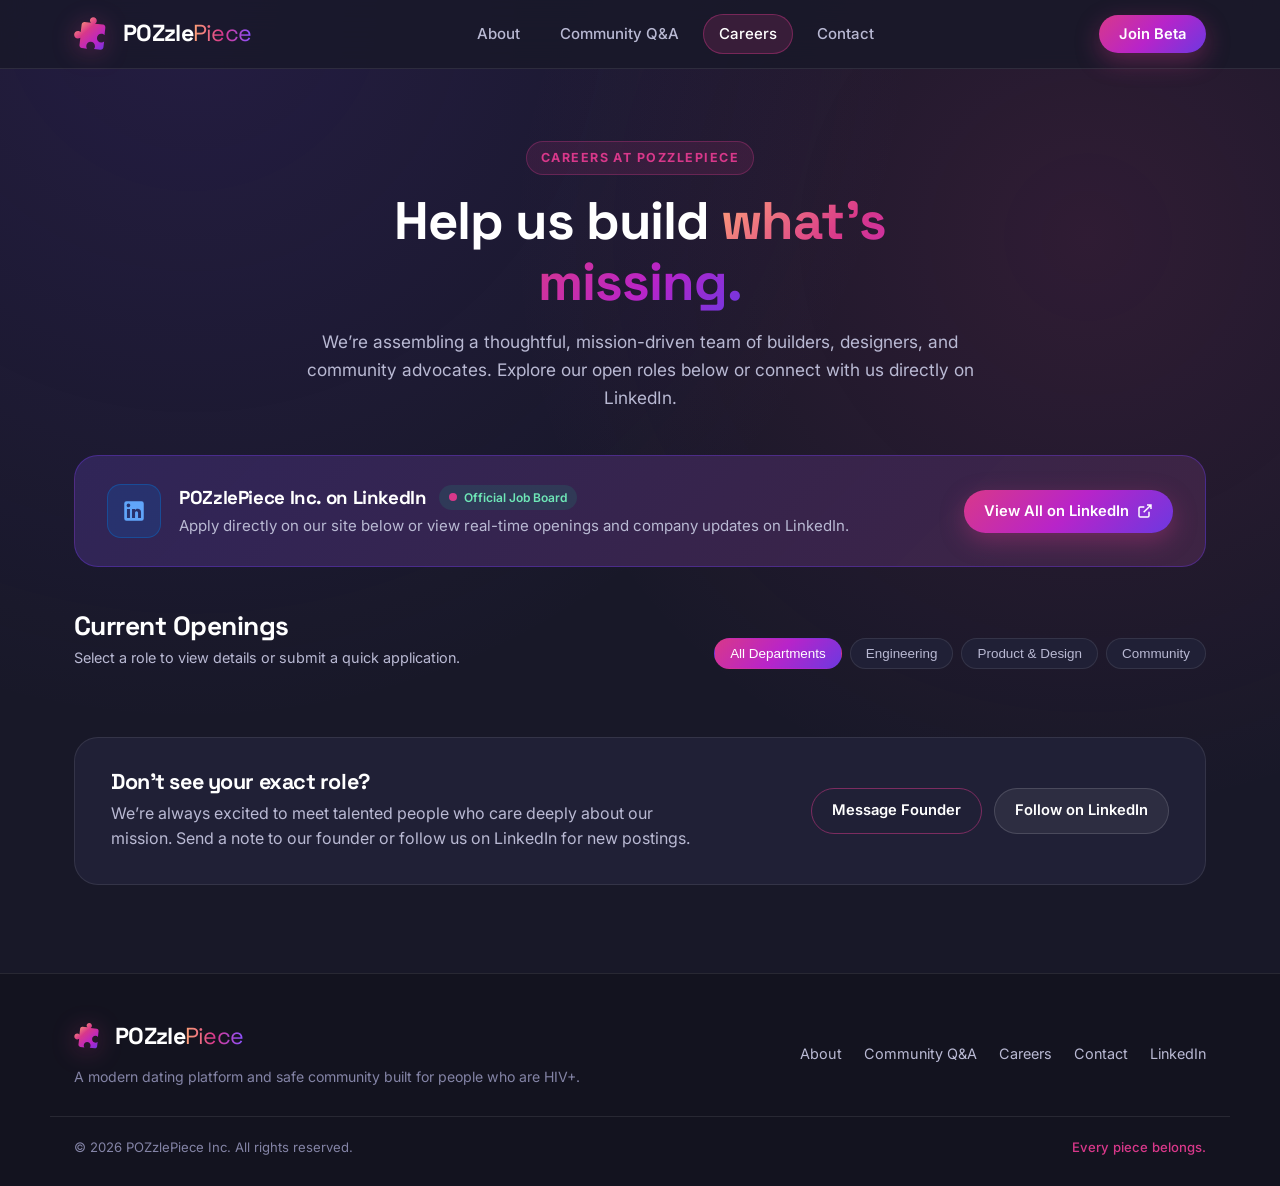
==== careers.html @ 029da684 "first commit" ====
<!DOCTYPE html>
<html lang="en">
<head>
  <meta charset="UTF-8" />
  <meta name="viewport" content="width=device-width, initial-scale=1.0" />
  <title>POZzlePiece — Careers</title>
  <link rel="preconnect" href="https://fonts.googleapis.com" />
  <link rel="preconnect" href="https://fonts.gstatic.com" crossorigin />
  <link href="https://fonts.googleapis.com/css2?family=Inter:wght@300;400;500;600;700;800&family=Space+Grotesk:wght@600;700&display=swap" rel="stylesheet" />
  <link rel="stylesheet" href="styles.css" />
</head>
<body>

  <!-- Navigation -->
  <header class="site-header" id="siteHeader">
    <div class="nav-inner">
      <a href="index.html" class="brand" aria-label="POZzlePiece Home">
        <svg class="brand-icon" viewBox="0 0 110 105" fill="none" xmlns="http://www.w3.org/2000/svg">
          <defs>
            <linearGradient id="puzzleGrad" x1="15" y1="8" x2="92" y2="96" gradientUnits="userSpaceOnUse">
              <stop offset="0%" stop-color="#FFA577" />
              <stop offset="35%" stop-color="#D8388A" />
              <stop offset="72%" stop-color="#B824C9" />
              <stop offset="100%" stop-color="#6D38E0" />
            </linearGradient>
          </defs>
          <path d="M46 14C46 8.5 50.5 4 56 4C61.5 4 66 8.5 66 14C66 17.5 64.1 20.6 61.3 22.3L84 25C88.4 25.5 91.5 29.5 91 33.9L88.5 56C86.2 53.5 82.9 52 79.2 52C72.2 52 66.5 57.7 66.5 64.7C66.5 71.7 72.2 77.4 79.2 77.4C82.4 77.4 85.3 76.2 87.5 74.2L85.4 91.5C84.9 95.9 80.9 99 76.5 98.5L57.8 96.3C59.7 94 60.8 91.1 60.8 87.9C60.8 80.9 55.1 75.2 48.1 75.2C41.1 75.2 35.4 80.9 35.4 87.9C35.4 90.6 36.3 93.1 37.7 95.2L22.5 93.4C18.1 92.9 15 88.9 15.5 84.5L18.1 63.2C16.1 64.6 13.7 65.4 11 65.4C4.9 65.4 0 60.5 0 54.4C0 48.3 4.9 43.4 11 43.4C14.2 43.4 17.1 44.8 19.1 47L21.9 24.5C22.4 20.1 26.4 17 30.8 17.5L49.5 19.7C47.3 18.1 46 16.2 46 14Z" fill="url(#puzzleGrad)"/>
        </svg>
        <div class="brand-wordmark">
          <span class="brand-poz">POZzle</span><span class="brand-piece">Piece</span>
        </div>
      </a>

      <nav class="nav-links" id="navLinks">
        <a href="index.html" class="nav-link">About</a>
        <a href="qa.html" class="nav-link">Community Q&amp;A</a>
        <a href="careers.html" class="nav-link active">Careers</a>
        <a href="contact.html" class="nav-link">Contact</a>
      </nav>

      <div class="nav-actions">
        <button class="btn btn-primary" data-open-beta>Join Beta</button>
        <button class="mobile-toggle" id="mobileToggle" aria-label="Toggle Menu">
          <span></span>
          <span></span>
          <span></span>
        </button>
      </div>
    </div>
  </header>

  <main>
    <div class="page-hero container">
      <span class="section-tag">Careers at POZzlePiece</span>
      <h1>Help us build <span class="gradient-text">what’s missing.</span></h1>
      <p>We’re assembling a thoughtful, mission-driven team of builders, designers, and community advocates. Explore our open roles below or connect with us directly on LinkedIn.</p>
    </div>

    <div class="container">
      <!-- LinkedIn Sync Banner -->
      <div class="linkedin-banner">
        <div class="li-left">
          <div class="li-icon-box">
            <svg width="26" height="26" viewBox="0 0 24 24" fill="currentColor"><path d="M19 3a2 2 0 0 1 2 2v14a2 2 0 0 1-2 2H5a2 2 0 0 1-2-2V5a2 2 0 0 1 2-2h14m-.5 15.5v-5.3a3.26 3.26 0 0 0-3.26-3.26c-.85 0-1.84.52-2.28 1.3v-1.11h-2.79v8.37h2.79v-4.93c0-.77.62-1.4 1.39-1.4a1.4 1.4 0 0 1 1.4 1.4v4.93h2.75M6.88 8.56a1.68 1.68 0 0 0 1.68-1.68c0-.93-.75-1.69-1.68-1.69a1.69 1.69 0 0 0-1.69 1.69c0 .93.76 1.68 1.69 1.68m1.39 9.94v-8.37H5.5v8.37h2.77z"/></svg>
          </div>
          <div>
            <div class="li-title-row">
              <h3>POZzlePiece Inc. on LinkedIn</h3>
              <span class="live-badge"><span class="pulse-dot"></span> Official Job Board</span>
            </div>
            <p>Apply directly on our site below or view real-time openings and company updates on LinkedIn.</p>
          </div>
        </div>
        <div class="li-actions">
          <a href="https://www.linkedin.com/company/pozzlepiece-inc/jobs/" target="_blank" rel="noopener noreferrer" class="btn btn-primary">
            View All on LinkedIn
            <svg width="16" height="16" viewBox="0 0 24 24" fill="none" stroke="currentColor" stroke-width="2.2"><path d="M18 13v6a2 2 0 0 1-2 2H5a2 2 0 0 1-2-2V8a2 2 0 0 1 2-2h6M15 3h6v6M10 14L21 3"/></svg>
          </a>
        </div>
      </div>

      <!-- Department Filters & Live Role Board -->
      <div class="jobs-board-header">
        <div>
          <h2>Current Openings</h2>
          <p class="muted-sm">Select a role to view details or submit a quick application.</p>
        </div>
        <div class="qa-filters" id="jobFilters">
          <button class="filter-chip active" data-dept="All">All Departments</button>
          <button class="filter-chip" data-dept="Engineering">Engineering</button>
          <button class="filter-chip" data-dept="Product & Design">Product &amp; Design</button>
          <button class="filter-chip" data-dept="Community">Community</button>
        </div>
      </div>

      <div class="jobs-list" id="jobsList"></div>

      <!-- General Talent Note -->
      <div class="talent-card">
        <div>
          <h3>Don’t see your exact role?</h3>
          <p>We’re always excited to meet talented people who care deeply about our mission. Send a note to our founder or follow us on LinkedIn for new postings.</p>
        </div>
        <div class="talent-actions">
          <a href="contact.html" class="btn btn-outline">Message Founder</a>
          <a href="https://www.linkedin.com/company/pozzlepiece-inc/" target="_blank" rel="noopener noreferrer" class="btn btn-glass">Follow on LinkedIn</a>
        </div>
      </div>
    </div>
  </main>

  <!-- Footer -->
  <footer class="site-footer">
    <div class="container footer-inner">
      <div class="footer-brand">
        <a href="index.html" class="brand">
          <svg class="brand-icon small" viewBox="0 0 110 105" fill="none">
            <defs>
              <linearGradient id="footerPuzzleGrad" x1="15" y1="8" x2="92" y2="96" gradientUnits="userSpaceOnUse">
                <stop offset="0%" stop-color="#FFA577" />
                <stop offset="35%" stop-color="#D8388A" />
                <stop offset="72%" stop-color="#B824C9" />
                <stop offset="100%" stop-color="#6D38E0" />
              </linearGradient>
            </defs>
            <path d="M46 14C46 8.5 50.5 4 56 4C61.5 4 66 8.5 66 14C66 17.5 64.1 20.6 61.3 22.3L84 25C88.4 25.5 91.5 29.5 91 33.9L88.5 56C86.2 53.5 82.9 52 79.2 52C72.2 52 66.5 57.7 66.5 64.7C66.5 71.7 72.2 77.4 79.2 77.4C82.4 77.4 85.3 76.2 87.5 74.2L85.4 91.5C84.9 95.9 80.9 99 76.5 98.5L57.8 96.3C59.7 94 60.8 91.1 60.8 87.9C60.8 80.9 55.1 75.2 48.1 75.2C41.1 75.2 35.4 80.9 35.4 87.9C35.4 90.6 36.3 93.1 37.7 95.2L22.5 93.4C18.1 92.9 15 88.9 15.5 84.5L18.1 63.2C16.1 64.6 13.7 65.4 11 65.4C4.9 65.4 0 60.5 0 54.4C0 48.3 4.9 43.4 11 43.4C14.2 43.4 17.1 44.8 19.1 47L21.9 24.5C22.4 20.1 26.4 17 30.8 17.5L49.5 19.7C47.3 18.1 46 16.2 46 14Z" fill="url(#footerPuzzleGrad)"/>
          </svg>
          <div class="brand-wordmark">
            <span class="brand-poz">POZzle</span><span class="brand-piece">Piece</span>
          </div>
        </a>
        <p>A modern dating platform and safe community built for people who are HIV+.</p>
      </div>

      <div class="footer-links">
        <a href="index.html">About</a>
        <a href="qa.html">Community Q&amp;A</a>
        <a href="careers.html">Careers</a>
        <a href="contact.html">Contact</a>
        <a href="https://www.linkedin.com/company/pozzlepiece-inc/" target="_blank" rel="noopener noreferrer">LinkedIn</a>
      </div>
    </div>
    <div class="container footer-bottom">
      <span>&copy; 2026 POZzlePiece Inc. All rights reserved.</span>
      <span class="footer-tagline">Every piece belongs.</span>
    </div>
  </footer>

  <!-- Quick Apply Job Modal -->
  <div class="modal-backdrop" id="applyModal" aria-hidden="true">
    <div class="modal-card" role="dialog" aria-modal="true" aria-labelledby="applyModalTitle">
      <button class="modal-close" id="closeApplyModal" aria-label="Close modal">&times;</button>
      <div class="modal-header">
        <span class="section-tag" id="applyRoleDept">Engineering</span>
        <h2 id="applyModalTitle">Apply for Role</h2>
        <p id="applyRoleMeta">Remote &bull; Full-Time</p>
      </div>
      <form id="applyForm">
        <input type="hidden" id="applyRoleTitleInput" />
        <div class="form-group">
          <label for="applicantName">Full Name *</label>
          <input type="text" id="applicantName" required placeholder="Your full name" />
        </div>
        <div class="form-group">
          <label for="applicantEmail">Email Address *</label>
          <input type="email" id="applicantEmail" required placeholder="you@example.com" />
        </div>
        <div class="form-group">
          <label for="applicantLinkedin">LinkedIn Profile or Portfolio URL</label>
          <input type="url" id="applicantLinkedin" placeholder="https://linkedin.com/in/..." />
        </div>
        <div class="form-group">
          <label for="applicantNote">Why POZzlePiece? *</label>
          <textarea id="applicantNote" rows="3" required placeholder="Briefly share your background and what excites you about this role..."></textarea>
        </div>
        <button type="submit" class="btn btn-primary btn-full btn-lg">Submit Application</button>
      </form>
    </div>
  </div>

  <!-- Beta Signup Modal -->
  <div class="modal-backdrop" id="betaModal" aria-hidden="true">
    <div class="modal-card" role="dialog" aria-modal="true" aria-labelledby="betaModalTitle">
      <button class="modal-close" id="closeBetaModal" aria-label="Close modal">&times;</button>
      <div class="modal-header">
        <span class="section-tag">Early Access</span>
        <h2 id="betaModalTitle">Join the <span class="gradient-text">POZzlePiece</span> Beta</h2>
        <p>Be among the first to experience a safe, stigma-free space built for real connection.</p>
      </div>
      <form id="betaForm">
        <div class="form-group">
          <label for="betaName">First Name or Alias *</label>
          <input type="text" id="betaName" required placeholder="How should we greet you?" />
        </div>
        <div class="form-group">
          <label for="betaEmail">Email Address *</label>
          <input type="email" id="betaEmail" required placeholder="you@example.com" />
        </div>
        <div class="form-row">
          <div class="form-group">
            <label for="betaPlatform">Preferred Device</label>
            <select id="betaPlatform">
              <option value="iOS">iOS (iPhone)</option>
              <option value="Android">Android</option>
              <option value="Web">Web App</option>
            </select>
          </div>
          <div class="form-group">
            <label for="betaCity">City / Region</label>
            <input type="text" id="betaCity" placeholder="e.g., New York, LA, Remote" />
          </div>
        </div>
        <div class="form-group">
          <label for="betaInterest">What excites you most?</label>
          <select id="betaInterest">
            <option value="Dating & Relationships">Dating &amp; Relationships</option>
            <option value="Community & Friendships">Community &amp; Friendships</option>
            <option value="Both">Both Dating &amp; Community</option>
          </select>
        </div>
        <button type="submit" class="btn btn-primary btn-full btn-lg">Reserve My Spot</button>
        <p class="privacy-note">100% confidential. We never share or sell your information.</p>
      </form>
    </div>
  </div>

  <div class="toast" id="toast" role="status" aria-live="polite"></div>
  <script src="script.js"></script>
</body>
</html>
---- styles.css ----
/* ==========================================================================
   POZzlePiece — Custom Brand Palette & Styles
   Palette:
   - Midnight Navy:  #181828
   - Magenta Pink:   #D8388A
   - Bright Orchid:  #B824C9
   - Electric Purple:#6D38E0
   ========================================================================== */

:root {
  --bg-dark: #181828;
  --bg-surface: #202036;
  --bg-surface-elevated: #272742;
  --magenta: #d8388a;
  --orchid: #b824c9;
  --purple: #6d38e0;
  --peach-accent: #ffa577;
  --text-primary: #ffffff;
  --text-secondary: #b9b9d3;
  --text-muted: #8484a6;
  --border-subtle: rgba(255, 255, 255, 0.09);
  --border-glow: rgba(216, 56, 138, 0.45);
  --brand-gradient: linear-gradient(
    135deg,
    #d8388a 0%,
    #b824c9 50%,
    #6d38e0 100%
  );
  --logo-gradient: linear-gradient(
    135deg,
    #ffa577 0%,
    #d8388a 38%,
    #b824c9 72%,
    #6d38e0 100%
  );
  --radius-sm: 10px;
  --radius-md: 16px;
  --radius-lg: 24px;
  --shadow-card: 0 20px 50px rgba(8, 8, 18, 0.55);
  --transition: 0.3s cubic-bezier(0.22, 1, 0.36, 1);
}

*,
*::before,
*::after {
  box-sizing: border-box;
  margin: 0;
  padding: 0;
}

html {
  scroll-behavior: smooth;
  background-color: var(--bg-dark);
  color: var(--text-primary);
  font-family:
    "Inter",
    -apple-system,
    BlinkMacSystemFont,
    sans-serif;
  line-height: 1.6;
}

body {
  min-height: 100vh;
  display: flex;
  flex-direction: column;
  overflow-x: hidden;
  background:
    radial-gradient(
      circle at 15% 0%,
      rgba(109, 56, 224, 0.14),
      transparent 45%
    ),
    radial-gradient(
      circle at 85% 20%,
      rgba(216, 56, 138, 0.12),
      transparent 40%
    ),
    var(--bg-dark);
}

main {
  flex: 1;
}

.container {
  width: 100%;
  max-width: 1180px;
  margin: 0 auto;
  padding: 0 24px;
}

h1,
h2,
h3 {
  font-family: "Space Grotesk", "Inter", sans-serif;
  line-height: 1.15;
  letter-spacing: -0.02em;
}

.gradient-text {
  background: var(--logo-gradient);
  -webkit-background-clip: text;
  background-clip: text;
  color: transparent;
}

.section-tag {
  display: inline-block;
  font-size: 0.78rem;
  font-weight: 700;
  text-transform: uppercase;
  letter-spacing: 0.12em;
  color: var(--magenta);
  background: rgba(216, 56, 138, 0.12);
  border: 1px solid rgba(216, 56, 138, 0.3);
  padding: 6px 14px;
  border-radius: 999px;
  margin-bottom: 16px;
}

.muted-sm {
  font-size: 0.9rem;
  color: var(--text-secondary);
}

/* Header & Navigation */
.site-header {
  position: sticky;
  top: 0;
  z-index: 100;
  background: rgba(24, 24, 40, 0.8);
  backdrop-filter: blur(18px);
  -webkit-backdrop-filter: blur(18px);
  border-bottom: 1px solid var(--border-subtle);
  transition: var(--transition);
}

.nav-inner {
  max-width: 1180px;
  margin: 0 auto;
  padding: 14px 24px;
  display: flex;
  align-items: center;
  justify-content: space-between;
  gap: 20px;
}

.brand {
  display: inline-flex;
  align-items: center;
  gap: 11px;
  text-decoration: none;
  color: var(--text-primary);
}

.brand-icon {
  width: 38px;
  height: 36px;
  filter: drop-shadow(0 4px 12px rgba(216, 56, 138, 0.35));
  transition: transform 0.35s ease;
}

.brand-icon.small {
  width: 30px;
  height: 28px;
}

.brand:hover .brand-icon {
  transform: rotate(-6deg) scale(1.05);
}

.brand-wordmark {
  font-family: "Space Grotesk", sans-serif;
  font-size: 1.45rem;
  letter-spacing: -0.03em;
  display: flex;
  align-items: baseline;
}

.brand-poz {
  font-weight: 700;
  color: #ffffff;
}

.brand-piece {
  font-weight: 400;
  background: linear-gradient(90deg, #ffa577, #d8388a, #8c52ff);
  -webkit-background-clip: text;
  background-clip: text;
  color: transparent;
}

.nav-links {
  display: flex;
  align-items: center;
  gap: 8px;
}

.nav-link {
  text-decoration: none;
  color: var(--text-secondary);
  font-size: 0.94rem;
  font-weight: 500;
  padding: 8px 16px;
  border-radius: 999px;
  transition: var(--transition);
}

.nav-link:hover {
  color: var(--text-primary);
  background: rgba(255, 255, 255, 0.05);
}

.nav-link.active {
  color: #ffffff;
  background: rgba(216, 56, 138, 0.16);
  box-shadow: inset 0 0 0 1px rgba(216, 56, 138, 0.4);
}

.nav-actions {
  display: flex;
  align-items: center;
  gap: 12px;
}

/* Buttons */
.btn {
  display: inline-flex;
  align-items: center;
  justify-content: center;
  gap: 8px;
  font-family: "Inter", sans-serif;
  font-weight: 600;
  font-size: 0.92rem;
  padding: 10px 20px;
  border-radius: 999px;
  border: none;
  cursor: pointer;
  text-decoration: none;
  transition: var(--transition);
}

.btn-lg {
  padding: 14px 28px;
  font-size: 1rem;
}

.btn-sm {
  padding: 8px 16px;
  font-size: 0.85rem;
}

.btn-full {
  width: 100%;
}

.btn-primary {
  background: var(--brand-gradient);
  color: #ffffff;
  box-shadow: 0 8px 24px rgba(216, 56, 138, 0.35);
}

.btn-primary:hover {
  transform: translateY(-2px);
  box-shadow: 0 12px 30px rgba(184, 36, 201, 0.5);
}

.btn-glass {
  background: rgba(255, 255, 255, 0.06);
  color: #ffffff;
  border: 1px solid rgba(255, 255, 255, 0.14);
}

.btn-glass:hover {
  background: rgba(255, 255, 255, 0.12);
  border-color: rgba(255, 255, 255, 0.28);
  transform: translateY(-2px);
}

.btn-outline {
  background: transparent;
  color: #ffffff;
  border: 1px solid rgba(216, 56, 138, 0.5);
}

.btn-outline:hover {
  background: rgba(216, 56, 138, 0.14);
  transform: translateY(-2px);
}

.mobile-toggle {
  display: none;
  flex-direction: column;
  gap: 5px;
  background: transparent;
  border: none;
  cursor: pointer;
  padding: 6px;
}

.mobile-toggle span {
  width: 24px;
  height: 2px;
  background: #ffffff;
  border-radius: 2px;
}

/* Page Hero */
.page-hero {
  text-align: center;
  max-width: 720px;
  padding: 72px 24px 44px;
}

.page-hero h1 {
  font-size: clamp(2.2rem, 4.5vw, 3.3rem);
  margin-bottom: 16px;
}

.page-hero p {
  font-size: 1.08rem;
  color: var(--text-secondary);
}

/* Hero Section */
.hero {
  position: relative;
  padding: 72px 0 88px;
  overflow: hidden;
}

#constellationCanvas {
  position: absolute;
  inset: 0;
  width: 100%;
  height: 100%;
  pointer-events: none;
  opacity: 0.65;
}

.hero-glow {
  position: absolute;
  border-radius: 50%;
  filter: blur(110px);
  pointer-events: none;
  z-index: 0;
}

.glow-1 {
  width: 420px;
  height: 420px;
  background: rgba(216, 56, 138, 0.22);
  top: -80px;
  left: -100px;
}

.glow-2 {
  width: 460px;
  height: 460px;
  background: rgba(109, 56, 224, 0.24);
  bottom: -100px;
  right: -80px;
}

.hero-grid {
  position: relative;
  z-index: 1;
  display: grid;
  grid-template-columns: 1.1fr 0.9fr;
  align-items: center;
  gap: 56px;
}

.eyebrow {
  display: inline-flex;
  align-items: center;
  gap: 10px;
  font-size: 0.85rem;
  font-weight: 600;
  color: #e2d9f3;
  background: rgba(109, 56, 224, 0.2);
  border: 1px solid rgba(109, 56, 224, 0.45);
  padding: 7px 16px;
  border-radius: 999px;
  margin-bottom: 22px;
}

.pulse-dot {
  width: 8px;
  height: 8px;
  border-radius: 50%;
  background: var(--magenta);
  box-shadow: 0 0 0 0 rgba(216, 56, 138, 0.7);
  animation: pulseRing 2s infinite;
}

@keyframes pulseRing {
  0% {
    box-shadow: 0 0 0 0 rgba(216, 56, 138, 0.7);
  }
  70% {
    box-shadow: 0 0 0 10px rgba(216, 56, 138, 0);
  }
  100% {
    box-shadow: 0 0 0 0 rgba(216, 56, 138, 0);
  }
}

.hero-copy h1 {
  font-size: clamp(2.5rem, 5vw, 3.85rem);
  margin-bottom: 20px;
}

.hero-subtitle {
  font-size: 1.12rem;
  color: var(--text-secondary);
  max-width: 540px;
  margin-bottom: 32px;
}

.hero-cta-group {
  display: flex;
  flex-wrap: wrap;
  gap: 14px;
}

.hero-visual {
  position: relative;
  display: flex;
  justify-content: center;
}

.showcase-card {
  position: relative;
  width: 100%;
  max-width: 410px;
  background: linear-gradient(
    165deg,
    rgba(39, 39, 66, 0.85),
    rgba(24, 24, 40, 0.95)
  );
  border: 1px solid rgba(255, 255, 255, 0.12);
  border-radius: var(--radius-lg);
  padding: 28px;
  box-shadow: var(--shadow-card);
  backdrop-filter: blur(20px);
}

.card-top-bar {
  display: flex;
  align-items: center;
  justify-content: space-between;
  margin-bottom: 24px;
}

.status-pill {
  display: inline-flex;
  align-items: center;
  gap: 8px;
  font-size: 0.8rem;
  font-weight: 600;
  color: #ffffff;
  background: rgba(255, 255, 255, 0.07);
  padding: 5px 12px;
  border-radius: 999px;
}

.status-pill .dot {
  width: 7px;
  height: 7px;
  border-radius: 50%;
  background: #34d399;
}

.chip {
  font-size: 0.75rem;
  font-weight: 600;
  color: var(--peach-accent);
  background: rgba(255, 165, 119, 0.12);
  padding: 4px 10px;
  border-radius: 999px;
}

.puzzle-emblem-wrap {
  position: relative;
  height: 210px;
  display: flex;
  align-items: center;
  justify-content: center;
  margin: 10px 0 22px;
}

.orbit-ring {
  position: absolute;
  border-radius: 50%;
  border: 1px dashed rgba(216, 56, 138, 0.35);
}

.ring-1 {
  width: 155px;
  height: 155px;
  animation: spinSlow 24s linear infinite;
}

.ring-2 {
  width: 205px;
  height: 205px;
  border-color: rgba(109, 56, 224, 0.3);
  animation: spinSlow 36s linear infinite reverse;
}

@keyframes spinSlow {
  from {
    transform: rotate(0deg);
  }
  to {
    transform: rotate(360deg);
  }
}

.center-puzzle {
  width: 96px;
  height: 92px;
  filter: drop-shadow(0 12px 28px rgba(216, 56, 138, 0.5));
  animation: floatPiece 4.5s ease-in-out infinite;
}

@keyframes floatPiece {
  0%,
  100% {
    transform: translateY(0px) rotate(0deg);
  }
  50% {
    transform: translateY(-8px) rotate(3deg);
  }
}

.card-caption h3 {
  font-size: 1.25rem;
  margin-bottom: 8px;
}

.card-caption p {
  font-size: 0.92rem;
  color: var(--text-secondary);
}

.floating-badge {
  position: absolute;
  display: flex;
  align-items: center;
  gap: 12px;
  background: rgba(32, 32, 54, 0.92);
  border: 1px solid rgba(255, 255, 255, 0.14);
  padding: 12px 16px;
  border-radius: var(--radius-md);
  box-shadow: 0 14px 32px rgba(0, 0, 0, 0.45);
  backdrop-filter: blur(12px);
}

.badge-top {
  top: 28px;
  left: -26px;
  animation: floatPiece 5s ease-in-out infinite;
}

.badge-bottom {
  bottom: 24px;
  right: -20px;
  animation: floatPiece 5.5s ease-in-out infinite reverse;
}

.badge-icon {
  font-size: 1.35rem;
}

.floating-badge strong {
  display: block;
  font-size: 0.85rem;
  color: #ffffff;
}

.floating-badge small {
  font-size: 0.76rem;
  color: var(--text-secondary);
}

/* Vision Pillars & Banner */
.section {
  padding: 72px 24px;
}

.section-header {
  text-align: center;
  max-width: 660px;
  margin: 0 auto 52px;
}

.section-header h2 {
  font-size: clamp(1.9rem, 3.8vw, 2.75rem);
  margin-bottom: 14px;
}

.section-header p {
  color: var(--text-secondary);
  font-size: 1.05rem;
}

.pillars-grid {
  display: grid;
  grid-template-columns: repeat(3, 1fr);
  gap: 24px;
}

.pillar-card {
  background: var(--bg-surface);
  border: 1px solid var(--border-subtle);
  border-radius: var(--radius-md);
  padding: 32px 28px;
  transition: var(--transition);
}

.pillar-card:hover {
  transform: translateY(-6px);
  border-color: var(--border-glow);
  box-shadow: 0 18px 40px rgba(0, 0, 0, 0.35);
}

.pillar-num {
  font-family: "Space Grotesk", sans-serif;
  font-size: 0.9rem;
  font-weight: 700;
  color: var(--magenta);
  margin-bottom: 16px;
}

.pillar-card h3 {
  font-size: 1.3rem;
  margin-bottom: 12px;
}

.pillar-card p {
  color: var(--text-secondary);
  font-size: 0.95rem;
}

.cta-banner {
  margin: 24px 0 80px;
  padding: 44px 48px;
  border-radius: var(--radius-lg);
  background:
    linear-gradient(125deg, rgba(216, 56, 138, 0.18), rgba(109, 56, 224, 0.22)),
    var(--bg-surface);
  border: 1px solid rgba(216, 56, 138, 0.35);
  display: flex;
  align-items: center;
  justify-content: space-between;
  gap: 32px;
}

.cta-banner-text h2 {
  font-size: 1.85rem;
  margin-bottom: 8px;
}

.cta-banner-text p {
  color: var(--text-secondary);
  max-width: 540px;
}

.cta-banner-actions {
  display: flex;
  flex-wrap: wrap;
  gap: 14px;
  flex-shrink: 0;
}

/* Community Q&A */
.qa-layout {
  display: grid;
  grid-template-columns: 360px 1fr;
  gap: 32px;
  padding-bottom: 88px;
  align-items: start;
}

.qa-form-card {
  background: var(--bg-surface);
  border: 1px solid var(--border-subtle);
  border-radius: var(--radius-md);
  padding: 28px;
  position: sticky;
  top: 92px;
}

.qa-form-card h3 {
  font-size: 1.3rem;
  margin-bottom: 6px;
}

.qa-form-card .muted-sm {
  margin-bottom: 20px;
}

.qa-filters {
  display: flex;
  flex-wrap: wrap;
  gap: 8px;
  margin-bottom: 20px;
}

.filter-chip {
  background: var(--bg-surface);
  color: var(--text-secondary);
  border: 1px solid var(--border-subtle);
  padding: 7px 15px;
  border-radius: 999px;
  font-size: 0.84rem;
  font-weight: 500;
  cursor: pointer;
  transition: var(--transition);
}

.filter-chip:hover {
  color: #ffffff;
  border-color: rgba(255, 255, 255, 0.25);
}

.filter-chip.active {
  background: var(--brand-gradient);
  color: #ffffff;
  border-color: transparent;
}

.qa-list {
  display: flex;
  flex-direction: column;
  gap: 16px;
}

.qa-item {
  background: var(--bg-surface);
  border: 1px solid var(--border-subtle);
  border-radius: var(--radius-md);
  padding: 24px 26px;
  transition: var(--transition);
}

.qa-item:hover {
  border-color: rgba(184, 36, 201, 0.4);
}

.qa-item-top {
  display: flex;
  align-items: center;
  justify-content: space-between;
  gap: 12px;
  margin-bottom: 12px;
}

.qa-badge {
  font-size: 0.75rem;
  font-weight: 600;
  color: #d8b4fe;
  background: rgba(109, 56, 224, 0.22);
  padding: 4px 11px;
  border-radius: 999px;
}

.qa-meta {
  font-size: 0.8rem;
  color: var(--text-muted);
}

.qa-question-text {
  font-size: 1.12rem;
  font-weight: 600;
  margin-bottom: 12px;
  color: #ffffff;
}

.qa-answer {
  background: rgba(24, 24, 40, 0.65);
  border-left: 3px solid var(--magenta);
  padding: 14px 16px;
  border-radius: 0 var(--radius-sm) var(--radius-sm) 0;
  font-size: 0.94rem;
  color: var(--text-secondary);
}

.qa-answer.pending {
  border-left-color: var(--purple);
  font-style: italic;
}

.qa-footer {
  display: flex;
  align-items: center;
  justify-content: space-between;
  margin-top: 14px;
}

.upvote-btn {
  display: inline-flex;
  align-items: center;
  gap: 6px;
  background: rgba(255, 255, 255, 0.05);
  border: 1px solid var(--border-subtle);
  color: var(--text-secondary);
  padding: 5px 12px;
  border-radius: 999px;
  font-size: 0.82rem;
  cursor: pointer;
  transition: var(--transition);
}

.upvote-btn:hover,
.upvote-btn.voted {
  color: #ffffff;
  border-color: var(--magenta);
  background: rgba(216, 56, 138, 0.16);
}

/* Careers & LinkedIn Banner */
.linkedin-banner {
  background:
    linear-gradient(135deg, rgba(109, 56, 224, 0.2), rgba(216, 56, 138, 0.16)),
    var(--bg-surface);
  border: 1px solid rgba(109, 56, 224, 0.4);
  border-radius: var(--radius-lg);
  padding: 28px 32px;
  display: flex;
  align-items: center;
  justify-content: space-between;
  gap: 24px;
  margin-bottom: 44px;
}

.li-left {
  display: flex;
  align-items: center;
  gap: 18px;
}

.li-icon-box {
  width: 54px;
  height: 54px;
  border-radius: 14px;
  background: rgba(10, 102, 194, 0.22);
  border: 1px solid rgba(10, 102, 194, 0.5);
  color: #60a5fa;
  display: flex;
  align-items: center;
  justify-content: center;
  flex-shrink: 0;
}

.li-title-row {
  display: flex;
  align-items: center;
  gap: 12px;
  flex-wrap: wrap;
  margin-bottom: 4px;
}

.live-badge {
  display: inline-flex;
  align-items: center;
  gap: 7px;
  font-size: 0.75rem;
  font-weight: 600;
  color: #6ee7b7;
  background: rgba(16, 185, 129, 0.14);
  padding: 3px 10px;
  border-radius: 999px;
}

.li-left p {
  color: var(--text-secondary);
  font-size: 0.94rem;
}

.jobs-board-header {
  display: flex;
  align-items: flex-end;
  justify-content: space-between;
  gap: 20px;
  margin-bottom: 24px;
  flex-wrap: wrap;
}

.jobs-board-header h2 {
  font-size: 1.65rem;
  margin-bottom: 4px;
}

.jobs-board-header .qa-filters {
  margin-bottom: 0;
}

.jobs-list {
  display: flex;
  flex-direction: column;
  gap: 16px;
  margin-bottom: 44px;
}

.job-card {
  background: var(--bg-surface);
  border: 1px solid var(--border-subtle);
  border-radius: var(--radius-md);
  padding: 24px 28px;
  transition: var(--transition);
}

.job-card:hover {
  border-color: var(--border-glow);
}

.job-card-main {
  display: flex;
  align-items: center;
  justify-content: space-between;
  gap: 20px;
  flex-wrap: wrap;
}

.job-dept-tag {
  display: inline-block;
  font-size: 0.75rem;
  font-weight: 600;
  color: var(--magenta);
  margin-bottom: 6px;
}

.job-title {
  font-size: 1.25rem;
  margin-bottom: 6px;
}

.job-meta-tags {
  display: flex;
  flex-wrap: wrap;
  gap: 12px;
  font-size: 0.85rem;
  color: var(--text-secondary);
}

.job-actions {
  display: flex;
  align-items: center;
  gap: 10px;
}

.job-details-drawer {
  display: none;
  margin-top: 20px;
  padding-top: 20px;
  border-top: 1px solid var(--border-subtle);
  color: var(--text-secondary);
  font-size: 0.94rem;
}

.job-card.expanded .job-details-drawer {
  display: block;
}

.job-details-drawer ul {
  margin: 10px 0 0 20px;
}

.job-details-drawer li {
  margin-bottom: 6px;
}

.talent-card {
  background: var(--bg-surface);
  border: 1px solid var(--border-subtle);
  border-radius: var(--radius-lg);
  padding: 32px 36px;
  margin-bottom: 88px;
  display: flex;
  align-items: center;
  justify-content: space-between;
  gap: 24px;
}

.talent-card h3 {
  font-size: 1.35rem;
  margin-bottom: 6px;
}

.talent-card p {
  color: var(--text-secondary);
  max-width: 580px;
}

.talent-actions {
  display: flex;
  gap: 12px;
  flex-shrink: 0;
}

/* Contact Page */
.contact-grid {
  display: grid;
  grid-template-columns: 0.95fr 1.05fr;
  gap: 32px;
  padding-bottom: 88px;
}

.contact-info-panel,
.contact-form-panel {
  background: var(--bg-surface);
  border: 1px solid var(--border-subtle);
  border-radius: var(--radius-lg);
  padding: 34px;
}

.contact-info-panel h3,
.contact-form-panel h3 {
  font-size: 1.45rem;
  margin-bottom: 12px;
}

.contact-info-panel > p {
  color: var(--text-secondary);
  margin-bottom: 26px;
}

.direct-email-card {
  background: rgba(24, 24, 40, 0.75);
  border: 1px solid rgba(216, 56, 138, 0.35);
  border-radius: var(--radius-md);
  padding: 18px 20px;
  margin-bottom: 28px;
}

.direct-email-card .label {
  display: block;
  font-size: 0.76rem;
  text-transform: uppercase;
  letter-spacing: 0.1em;
  color: var(--text-muted);
  margin-bottom: 6px;
}

.email-row {
  display: flex;
  align-items: center;
  justify-content: space-between;
  gap: 12px;
  flex-wrap: wrap;
}

.email-link {
  font-family: "Space Grotesk", sans-serif;
  font-size: 1.12rem;
  font-weight: 600;
  color: #ffffff;
  text-decoration: none;
}

.email-link:hover {
  color: var(--magenta);
}

.copy-btn {
  display: inline-flex;
  align-items: center;
  gap: 6px;
  background: rgba(255, 255, 255, 0.08);
  border: 1px solid var(--border-subtle);
  color: #ffffff;
  padding: 6px 12px;
  border-radius: 8px;
  font-size: 0.82rem;
  cursor: pointer;
  transition: var(--transition);
}

.copy-btn:hover {
  background: rgba(216, 56, 138, 0.2);
  border-color: var(--magenta);
}

.contact-highlights {
  display: flex;
  flex-direction: column;
  gap: 18px;
}

.highlight-item {
  display: flex;
  align-items: flex-start;
  gap: 12px;
}

.h-dot {
  width: 10px;
  height: 10px;
  border-radius: 50%;
  background: var(--brand-gradient);
  margin-top: 6px;
  flex-shrink: 0;
}

.highlight-item strong {
  display: block;
  font-size: 0.96rem;
}

.highlight-item small {
  color: var(--text-secondary);
  font-size: 0.86rem;
}

/* Forms & Modals */
.form-row {
  display: grid;
  grid-template-columns: 1fr 1fr;
  gap: 16px;
}

.form-group {
  margin-bottom: 16px;
}

.form-group label {
  display: block;
  font-size: 0.85rem;
  font-weight: 500;
  color: var(--text-secondary);
  margin-bottom: 7px;
}

input,
select,
textarea {
  width: 100%;
  background: rgba(24, 24, 40, 0.85);
  border: 1px solid rgba(255, 255, 255, 0.14);
  border-radius: var(--radius-sm);
  padding: 12px 14px;
  color: #ffffff;
  font-family: "Inter", sans-serif;
  font-size: 0.94rem;
  transition: var(--transition);
}

input:focus,
select:focus,
textarea:focus {
  outline: none;
  border-color: var(--magenta);
  box-shadow: 0 0 0 3px rgba(216, 56, 138, 0.18);
}

.modal-backdrop {
  position: fixed;
  inset: 0;
  z-index: 200;
  background: rgba(12, 12, 22, 0.8);
  backdrop-filter: blur(10px);
  display: none;
  align-items: center;
  justify-content: center;
  padding: 20px;
}

.modal-backdrop.open {
  display: flex;
}

.modal-card {
  position: relative;
  width: 100%;
  max-width: 490px;
  background: var(--bg-surface);
  border: 1px solid rgba(216, 56, 138, 0.4);
  border-radius: var(--radius-lg);
  padding: 34px;
  box-shadow: 0 28px 70px rgba(0, 0, 0, 0.65);
}

.modal-close {
  position: absolute;
  top: 18px;
  right: 20px;
  background: rgba(255, 255, 255, 0.06);
  border: none;
  color: var(--text-secondary);
  width: 34px;
  height: 34px;
  border-radius: 50%;
  font-size: 1.35rem;
  cursor: pointer;
  transition: var(--transition);
}

.modal-close:hover {
  color: #ffffff;
  background: rgba(216, 56, 138, 0.25);
}

.modal-header {
  margin-bottom: 22px;
}

.modal-header h2 {
  font-size: 1.65rem;
  margin-bottom: 6px;
}

.modal-header p {
  font-size: 0.92rem;
  color: var(--text-secondary);
}

.privacy-note {
  text-align: center;
  font-size: 0.78rem;
  color: var(--text-muted);
  margin-top: 12px;
}

/* Footer & Toast */
.site-footer {
  border-top: 1px solid var(--border-subtle);
  background: rgba(18, 18, 30, 0.85);
  padding: 44px 0 28px;
}

.footer-inner {
  display: flex;
  align-items: center;
  justify-content: space-between;
  gap: 24px;
  flex-wrap: wrap;
  padding-bottom: 28px;
  border-bottom: 1px solid var(--border-subtle);
}

.footer-brand p {
  color: var(--text-muted);
  font-size: 0.88rem;
  margin-top: 8px;
}

.footer-links {
  display: flex;
  flex-wrap: wrap;
  gap: 22px;
}

.footer-links a {
  color: var(--text-secondary);
  text-decoration: none;
  font-size: 0.9rem;
  transition: var(--transition);
}

.footer-links a:hover {
  color: #ffffff;
}

.footer-bottom {
  display: flex;
  justify-content: space-between;
  padding-top: 20px;
  font-size: 0.82rem;
  color: var(--text-muted);
}

.footer-tagline {
  color: var(--magenta);
  font-weight: 500;
}

.toast {
  position: fixed;
  bottom: 28px;
  right: 28px;
  z-index: 300;
  background: var(--bg-surface-elevated);
  border: 1px solid var(--magenta);
  color: #ffffff;
  padding: 14px 22px;
  border-radius: 12px;
  font-size: 0.92rem;
  font-weight: 500;
  box-shadow: 0 16px 40px rgba(0, 0, 0, 0.55);
  transform: translateY(120%);
  opacity: 0;
  transition: var(--transition);
}

.toast.show {
  transform: translateY(0);
  opacity: 1;
}

.reveal {
  opacity: 0;
  transform: translateY(22px);
  transition:
    opacity 0.65s ease,
    transform 0.65s cubic-bezier(0.22, 1, 0.36, 1);
}

.reveal.visible {
  opacity: 1;
  transform: translateY(0);
}

@media (max-width: 960px) {
  .hero-grid,
  .qa-layout,
  .contact-grid {
    grid-template-columns: 1fr;
  }
  .pillars-grid {
    grid-template-columns: 1fr;
  }
  .cta-banner,
  .linkedin-banner,
  .talent-card {
    flex-direction: column;
    align-items: flex-start;
  }
  .qa-form-card {
    position: static;
  }
  .badge-top {
    left: 0;
  }
  .badge-bottom {
    right: 0;
  }
}

@media (max-width: 720px) {
  .nav-links {
    display: none;
    position: absolute;
    top: 66px;
    left: 0;
    right: 0;
    background: var(--bg-surface);
    border-bottom: 1px solid var(--border-subtle);
    flex-direction: column;
    padding: 16px 24px;
    align-items: stretch;
  }
  .nav-links.open {
    display: flex;
  }
  .mobile-toggle {
    display: flex;
  }
  .form-row {
    grid-template-columns: 1fr;
  }
}
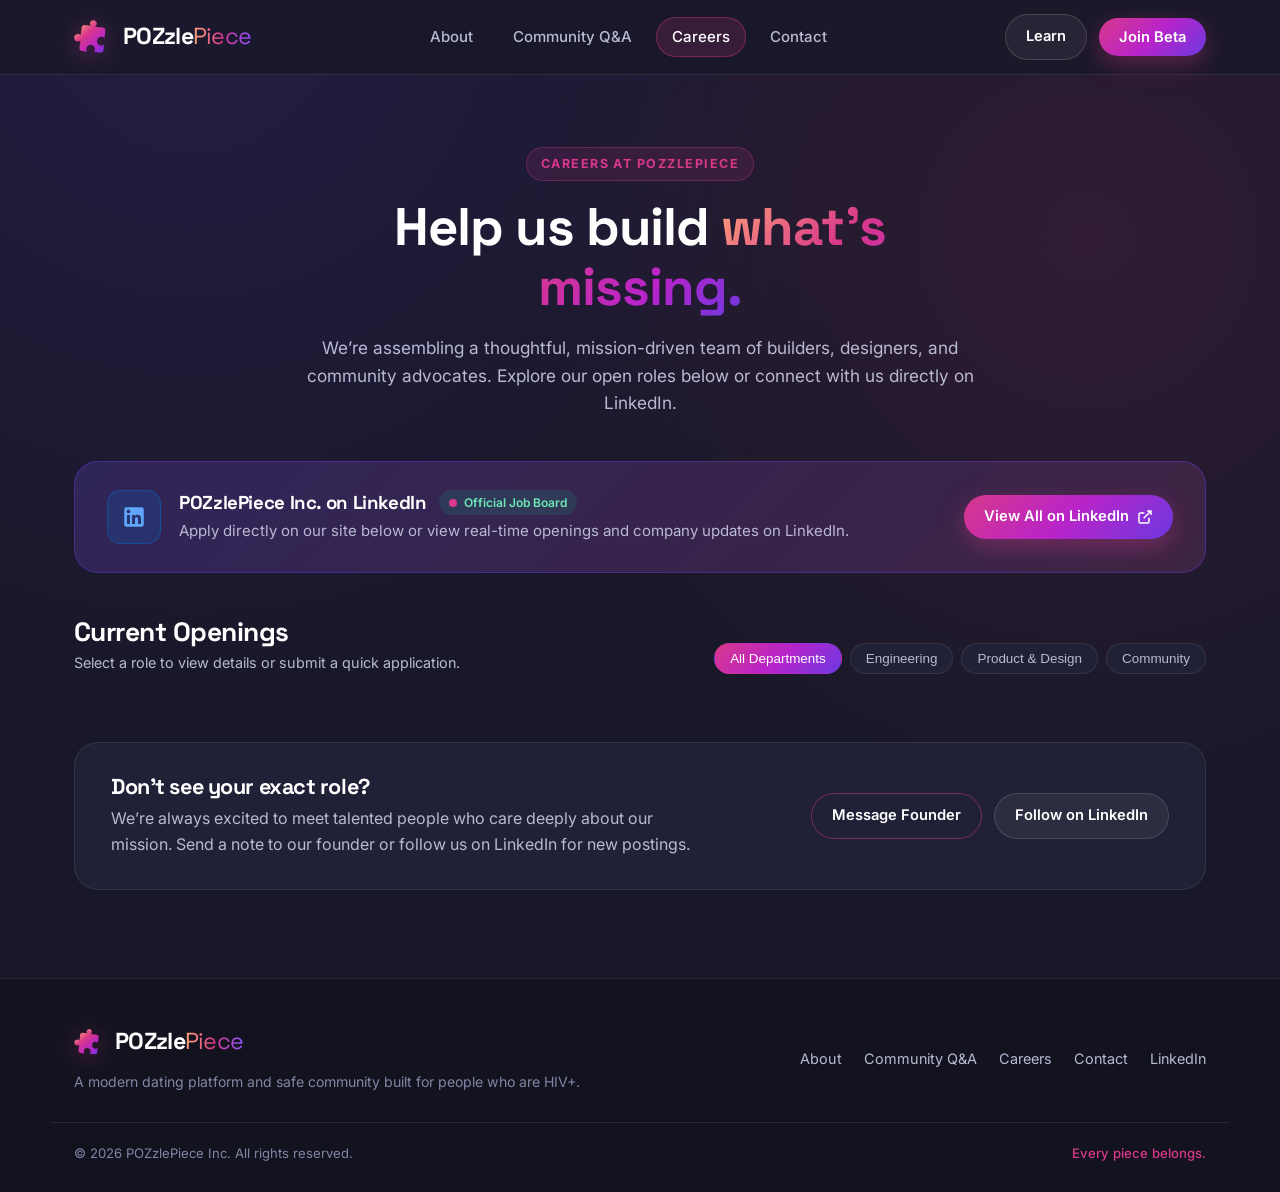
==== commit beb2a4a9: "Fixed button alignment and beta tester screen cut off bug" ====
--- a/careers.html
+++ b/careers.html
@@ -36,10 +36,13 @@
         <a href="qa.html" class="nav-link">Community Q&amp;A</a>
         <a href="careers.html" class="nav-link active">Careers</a>
         <a href="contact.html" class="nav-link">Contact</a>
+        <a class="btn btn-glass" id="btn-mobile" href="https://yourperfectfit.gumroad.com/">Learn</a>
+        <button class="btn btn-primary" id="btn-mobile" data-open-beta>Join Beta</button>
       </nav>
 
       <div class="nav-actions">
-        <button class="btn btn-primary" data-open-beta>Join Beta</button>
+        <a class="btn btn-glass" id="btn-desktop" href="https://yourperfectfit.gumroad.com/">Learn</a>
+        <button class="btn btn-primary" id="btn-desktop" data-open-beta>Join Beta</button>
         <button class="mobile-toggle" id="mobileToggle" aria-label="Toggle Menu">
           <span></span>
           <span></span>
--- a/styles.css
+++ b/styles.css
@@ -224,6 +224,10 @@
   gap: 12px;
 }
 
+#btn-mobile {
+  display: none;
+}
+
 /* Buttons */
 .btn {
   display: inline-flex;
@@ -546,46 +550,6 @@
   color: var(--text-secondary);
 }
 
-.floating-badge {
-  position: absolute;
-  display: flex;
-  align-items: center;
-  gap: 12px;
-  background: rgba(32, 32, 54, 0.92);
-  border: 1px solid rgba(255, 255, 255, 0.14);
-  padding: 12px 16px;
-  border-radius: var(--radius-md);
-  box-shadow: 0 14px 32px rgba(0, 0, 0, 0.45);
-  backdrop-filter: blur(12px);
-}
-
-.badge-top {
-  top: 28px;
-  left: -26px;
-  animation: floatPiece 5s ease-in-out infinite;
-}
-
-.badge-bottom {
-  bottom: 24px;
-  right: -20px;
-  animation: floatPiece 5.5s ease-in-out infinite reverse;
-}
-
-.badge-icon {
-  font-size: 1.35rem;
-}
-
-.floating-badge strong {
-  display: block;
-  font-size: 0.85rem;
-  color: #ffffff;
-}
-
-.floating-badge small {
-  font-size: 0.76rem;
-  color: var(--text-secondary);
-}
-
 /* Vision Pillars & Banner */
 .section {
   padding: 72px 24px;
@@ -1052,6 +1016,7 @@
   justify-content: space-between;
   gap: 12px;
   flex-wrap: wrap;
+  word-break: break-all;
 }
 
 .email-link {
@@ -1166,7 +1131,8 @@
   display: none;
   align-items: center;
   justify-content: center;
-  padding: 20px;
+  padding: 16px;
+  overflow-y: auto;
 }
 
 .modal-backdrop.open {
@@ -1177,10 +1143,12 @@
   position: relative;
   width: 100%;
   max-width: 490px;
+  max-height: 90dvh;
+  overflow-y: auto;
   background: var(--bg-surface);
   border: 1px solid rgba(216, 56, 138, 0.4);
   border-radius: var(--radius-lg);
-  padding: 34px;
+  padding: 24px 20px;
   box-shadow: 0 28px 70px rgba(0, 0, 0, 0.65);
 }
 
@@ -1338,9 +1306,14 @@
   .badge-bottom {
     right: 0;
   }
-}
-
-@media (max-width: 720px) {
+  .hero-copy h1,
+  .hero-subtitle,
+  .hero-cta-group {
+    max-width: none;
+    text-align: center;
+    justify-content: center;
+  }
+
   .nav-links {
     display: none;
     position: absolute;
@@ -1363,3 +1336,13 @@
     grid-template-columns: 1fr;
   }
 }
+
+@media (max-width: 508px) {
+  #btn-desktop {
+    display: none;
+  }
+  #btn-mobile {
+    display: block;
+    text-align: center;
+  }
+}
